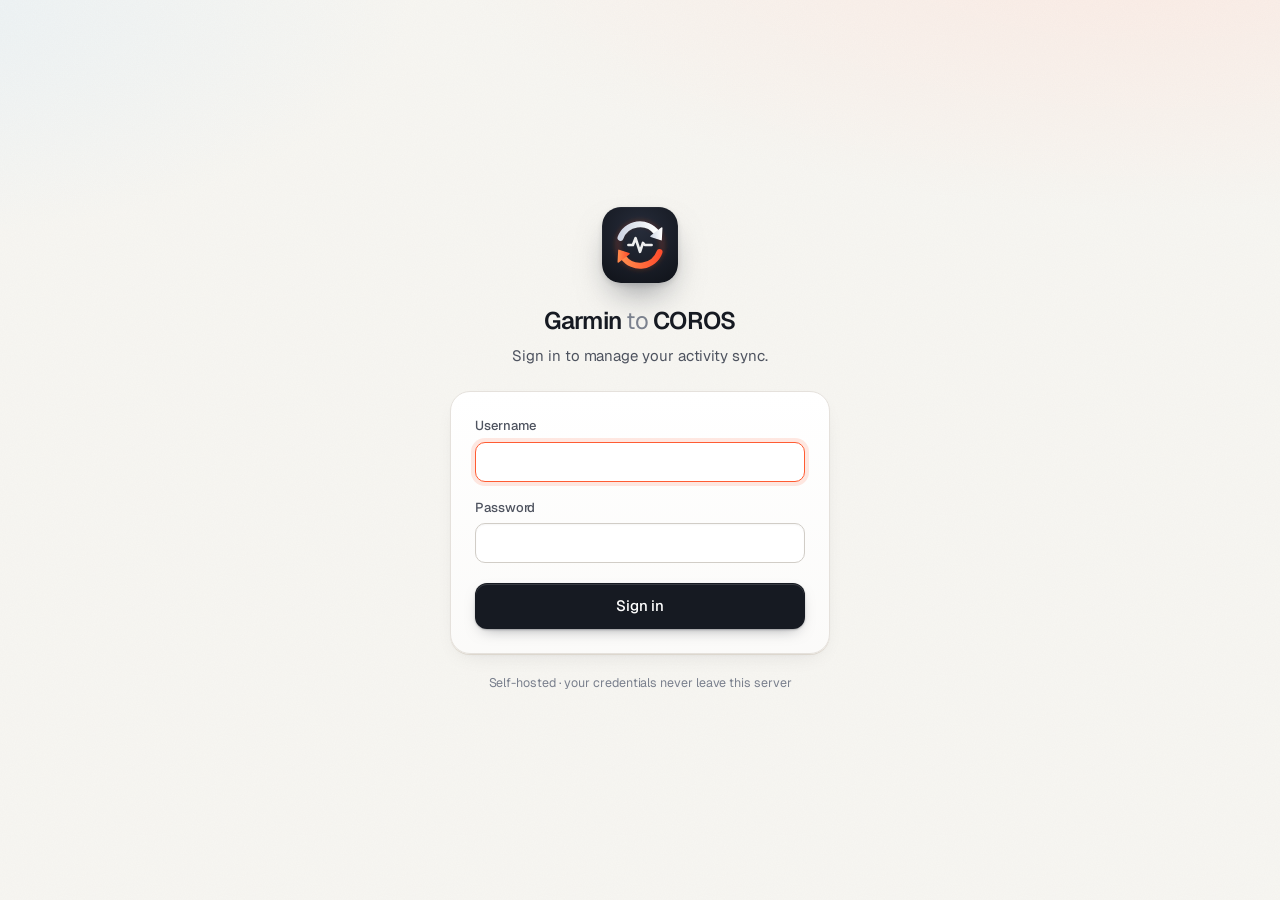
==== static/login.html @ 8166efce "Add username/password sign-in page and make the UI an installable PWA Auth - Replace HTTP basic auth" ====
<!doctype html>
<html lang="en">
<head>
  <meta charset="utf-8" />
  <meta name="viewport" content="width=device-width, initial-scale=1, viewport-fit=cover" />
  <title>Sign in · Garmin → COROS Sync</title>
  <meta name="robots" content="noindex" />
  <meta name="theme-color" content="#f7f5f1" />
  <link rel="manifest" href="/manifest.webmanifest" />
  <link rel="icon" href="/static/icons/icon.svg" type="image/svg+xml" />
  <link rel="icon" href="/static/icons/favicon-32.png" sizes="32x32" type="image/png" />
  <link rel="apple-touch-icon" href="/static/icons/apple-touch-icon.png" />
  <meta name="apple-mobile-web-app-capable" content="yes" />
  <meta name="apple-mobile-web-app-title" content="COROS Sync" />
  <meta name="apple-mobile-web-app-status-bar-style" content="default" />
  <link rel="preconnect" href="https://fonts.googleapis.com" />
  <link rel="preconnect" href="https://fonts.gstatic.com" crossorigin />
  <link href="https://fonts.googleapis.com/css2?family=Geist:wght@400;500;600;700&family=Geist+Mono:wght@400;500&display=swap" rel="stylesheet" />
  <link rel="stylesheet" href="/static/styles.css" />
</head>
<body class="login-body">
  <main class="login-wrap">
    <img class="login-icon" src="/static/icons/icon.svg" width="76" height="76" alt="" />
    <h1 class="login-title">Garmin <span class="muted">to</span> COROS</h1>
    <p class="login-sub">Sign in to manage your activity sync.</p>

    <form class="card login-card" id="login-form" autocomplete="on" novalidate>
      <div class="form-error" id="login-error" role="alert" hidden></div>
      <div class="field">
        <label for="username">Username</label>
        <input type="text" id="username" name="username" autocomplete="username" autocapitalize="none" spellcheck="false" required />
      </div>
      <div class="field">
        <label for="password">Password</label>
        <input type="password" id="password" name="password" autocomplete="current-password" required />
      </div>
      <button class="btn btn-primary btn-lg login-submit" id="login-submit" type="submit"><span>Sign in</span></button>
    </form>

    <p class="login-foot">Self-hosted · your credentials never leave this server</p>
  </main>

  <script src="/static/login.js"></script>
  <script src="/static/pwa.js"></script>
</body>
</html>
---- static/styles.css ----
/* ==========================================================================
   Garmin → COROS Sync — design system
   ========================================================================== */

:root {
  /* Palette (HSL) */
  --bg: hsl(40 23% 96%);
  --bg-grain: hsl(40 18% 92%);
  --surface: hsl(0 0% 100%);
  --surface-2: hsl(40 20% 98%);
  --ink: hsl(222 22% 11%);
  --ink-2: hsl(222 10% 34%);
  --ink-3: hsl(222 8% 52%);
  --line: hsl(35 14% 88%);
  --line-strong: hsl(35 10% 80%);

  --accent: hsl(12 100% 60%);        /* COROS-ish signal orange */
  --accent-ink: hsl(12 80% 42%);
  --accent-soft: hsl(14 100% 96%);
  --garmin: hsl(205 90% 42%);

  --ok: hsl(152 52% 36%);
  --ok-soft: hsl(150 50% 94%);
  --warn: hsl(36 92% 42%);
  --warn-soft: hsl(42 95% 93%);
  --bad: hsl(356 70% 50%);
  --bad-soft: hsl(356 90% 96%);
  --info: hsl(212 70% 46%);
  --info-soft: hsl(212 90% 96%);

  /* Type */
  --font: "Geist", ui-sans-serif, system-ui, -apple-system, "Segoe UI", sans-serif;
  --mono: "Geist Mono", ui-monospace, "SF Mono", Menlo, monospace;

  /* Shape & depth */
  --r-sm: 8px;
  --r: 14px;
  --r-lg: 20px;
  --shadow-1: 0 1px 0 hsl(35 20% 80% / 0.5), 0 1px 2px hsl(222 30% 10% / 0.04);
  --shadow-2: 0 1px 0 hsl(35 20% 80% / 0.6), 0 8px 24px -12px hsl(222 30% 10% / 0.14), 0 2px 6px -2px hsl(222 30% 10% / 0.05);
  --shadow-3: 0 24px 60px -20px hsl(222 40% 10% / 0.35), 0 4px 12px hsl(222 30% 10% / 0.08);

  --ease: cubic-bezier(0.2, 0.7, 0.2, 1);
  --t: 180ms var(--ease);
}

*, *::before, *::after { box-sizing: border-box; }
html { -webkit-text-size-adjust: 100%; }
body {
  margin: 0;
  font-family: var(--font);
  font-size: 15px;
  line-height: 1.5;
  letter-spacing: -0.005em;
  color: var(--ink);
  background:
    radial-gradient(1200px 500px at 90% -10%, hsl(14 100% 92% / 0.55), transparent 60%),
    radial-gradient(900px 400px at -10% 0%, hsl(205 70% 92% / 0.45), transparent 60%),
    var(--bg);
  background-attachment: fixed;
  -webkit-font-smoothing: antialiased;
  min-height: 100vh;
}
/* Subtle paper grain for texture */
body::before {
  content: "";
  position: fixed;
  inset: 0;
  pointer-events: none;
  opacity: 0.35;
  background-image: url("data:image/svg+xml,%3Csvg xmlns='http://www.w3.org/2000/svg' width='160' height='160'%3E%3Cfilter id='n'%3E%3CfeTurbulence type='fractalNoise' baseFrequency='.9' numOctaves='2' stitchTiles='stitch'/%3E%3CfeColorMatrix values='0 0 0 0 0.3 0 0 0 0 0.25 0 0 0 0 0.2 0 0 0 0.08 0'/%3E%3C/filter%3E%3Crect width='100%25' height='100%25' filter='url(%23n)'/%3E%3C/svg%3E");
  z-index: 0;
}
body > * { position: relative; z-index: 1; }

h1, h2, h3 { margin: 0; font-weight: 600; letter-spacing: -0.02em; }
h2 { font-size: 16px; }
p { margin: 0; }
button, input, select { font: inherit; color: inherit; }
.mono { font-family: var(--mono); font-feature-settings: "tnum"; letter-spacing: -0.01em; }
.muted { color: var(--ink-3); font-weight: 400; }
.sr-only { position: absolute; width: 1px; height: 1px; overflow: hidden; clip: rect(0 0 0 0); white-space: nowrap; }
[hidden] { display: none !important; }

.wrap { width: min(1120px, 100% - 40px); margin-inline: auto; }

/* ---------------------------------------------------------------- Top bar */
.topbar {
  position: sticky; top: 0; z-index: 20;
  backdrop-filter: saturate(1.4) blur(14px);
  background: hsl(40 23% 96% / 0.75);
  border-bottom: 1px solid hsl(35 14% 86% / 0.7);
}
.topbar-inner { display: flex; align-items: center; justify-content: space-between; height: 64px; }
.brand { display: inline-flex; align-items: center; gap: 12px; text-decoration: none; color: var(--ink); }
.brand-mark {
  display: inline-flex; align-items: center; gap: 4px;
  padding: 7px 9px; border-radius: 11px;
  background: var(--ink); color: hsl(0 0% 100% / 0.55);
  box-shadow: inset 0 1px 0 hsl(0 0% 100% / 0.12), var(--shadow-1);
}
.dot { width: 9px; height: 9px; border-radius: 50%; }
.dot-garmin { background: #fff; }
.dot-coros { background: var(--accent); box-shadow: 0 0 0 3px hsl(12 100% 60% / 0.18); }
.brand-text { font-weight: 600; font-size: 16px; letter-spacing: -0.02em; }

.conn-pills { display: flex; gap: 8px; }
.pill {
  display: inline-flex; align-items: center; gap: 8px;
  height: 32px; padding: 0 12px 0 10px;
  border: 1px solid var(--line); border-radius: 999px;
  background: var(--surface); box-shadow: var(--shadow-1);
  font-size: 13px; font-weight: 500; color: var(--ink-2);
  cursor: pointer; transition: transform var(--t), box-shadow var(--t), color var(--t);
}
.pill:hover { color: var(--ink); transform: translateY(-1px); box-shadow: var(--shadow-2); }
.led { width: 8px; height: 8px; border-radius: 50%; background: var(--line-strong); transition: background var(--t), box-shadow var(--t); }
.pill.is-ok .led { background: var(--ok); box-shadow: 0 0 0 3px hsl(152 52% 36% / 0.15); }
.pill.is-bad .led { background: var(--bad); box-shadow: 0 0 0 3px hsl(356 70% 50% / 0.15); }

/* ----------------------------------------------------------------- Layout */
.layout {
  display: grid;
  grid-template-columns: minmax(0, 1fr) 360px;
  gap: 24px;
  padding-block: 32px 64px;
  align-items: start;
}
.col-main, .col-side { display: grid; gap: 24px; min-width: 0; }
.col-side { position: sticky; top: 88px; }

/* ------------------------------------------------------------------ Cards */
.card {
  background: linear-gradient(180deg, var(--surface), var(--surface-2));
  border: 1px solid var(--line);
  border-radius: var(--r-lg);
  box-shadow: var(--shadow-2);
  padding: 22px;
}
.card-head { display: flex; align-items: flex-start; justify-content: space-between; gap: 16px; margin-bottom: 18px; }
.card-sub { color: var(--ink-3); font-size: 13.5px; margin-top: 3px; }
.eyebrow {
  font-size: 12px; font-weight: 500; text-transform: uppercase; letter-spacing: 0.08em;
  color: var(--ink-3); margin-bottom: 8px;
}

/* -------------------------------------------------------------- Sync card */
.sync-card { padding: 28px; overflow: hidden; }
.sync-head { display: flex; justify-content: space-between; gap: 24px; align-items: flex-end; flex-wrap: wrap; }
.sync-headline { font-size: clamp(24px, 3.2vw, 32px); line-height: 1.15; letter-spacing: -0.03em; font-weight: 600; max-width: 22ch; }
.sync-sub { color: var(--ink-2); margin-top: 8px; min-height: 1.5em; }
.sync-actions { display: flex; gap: 10px; align-items: center; }

.stats {
  display: grid; grid-template-columns: repeat(3, 1fr);
  margin: 26px -28px -28px; border-top: 1px solid var(--line);
  background: hsl(40 25% 97% / 0.8);
}
.stats > div { padding: 16px 28px; }
.stats > div + div { border-left: 1px solid var(--line); }
.stats dt { font-size: 12.5px; color: var(--ink-3); }
.stats dd { margin: 4px 0 0; font-weight: 600; font-size: 15px; letter-spacing: -0.01em; }

/* Progress */
.progress { margin-top: 24px; animation: rise 280ms var(--ease); }
.progress-meta { display: flex; justify-content: space-between; font-size: 13.5px; font-weight: 500; margin-bottom: 8px; }
.progress-track { height: 8px; background: hsl(35 20% 92%); border-radius: 999px; overflow: hidden; position: relative; }
.progress-bar {
  height: 100%; width: 0; border-radius: inherit;
  background: linear-gradient(90deg, var(--accent), hsl(24 100% 58%));
  transition: width 500ms var(--ease);
  position: relative;
}
.progress-bar::after {
  content: ""; position: absolute; inset: 0;
  background: linear-gradient(90deg, transparent, hsl(0 0% 100% / 0.45), transparent);
  animation: shimmer 1.4s linear infinite;
}
.progress.is-indeterminate .progress-bar { width: 30% !important; animation: slide 1.3s var(--ease) infinite; }
.progress-current { margin-top: 8px; font-size: 13px; color: var(--ink-3); min-height: 1.4em; white-space: nowrap; overflow: hidden; text-overflow: ellipsis; }

/* Onboarding */
.onboarding { margin-top: 22px; }
.steps { list-style: none; margin: 0; padding: 0; display: grid; gap: 8px; }
.steps li {
  display: grid; grid-template-columns: 28px 1fr auto; gap: 14px; align-items: center;
  padding: 12px 14px; border: 1px solid var(--line); border-radius: var(--r);
  background: var(--surface);
  transition: background var(--t), border-color var(--t);
}
.steps li div { display: grid; }
.steps li strong { font-weight: 600; font-size: 14.5px; }
.steps li span:not(.step-num) { font-size: 13px; color: var(--ink-3); }
.step-num {
  width: 28px; height: 28px; border-radius: 50%; display: grid; place-items: center;
  font-family: var(--mono); font-size: 12.5px; font-weight: 500;
  background: hsl(35 20% 93%); color: var(--ink-2);
}
.steps li.is-done { background: var(--ok-soft); border-color: hsl(150 40% 85%); }
.steps li.is-done .step-num { background: var(--ok); color: #fff; font-size: 0; }
.steps li.is-done .step-num::after { content: "✓"; font-size: 13px; }
.steps li.is-done .btn { display: none; }

/* ---------------------------------------------------------------- Buttons */
.btn {
  --h: 38px;
  display: inline-flex; align-items: center; justify-content: center; gap: 8px;
  height: var(--h); padding: 0 16px;
  border-radius: 10px; border: 1px solid transparent;
  font-weight: 500; font-size: 14px; letter-spacing: -0.01em;
  cursor: pointer; white-space: nowrap; user-select: none;
  transition: transform var(--t), background var(--t), box-shadow var(--t), color var(--t), border-color var(--t), opacity var(--t);
}
.btn:active:not(:disabled) { transform: translateY(1px) scale(0.99); }
.btn:disabled { opacity: 0.45; cursor: not-allowed; }
.btn:focus-visible, .pill:focus-visible, input:focus-visible, select:focus-visible, .run-row:focus-visible {
  outline: 2px solid hsl(12 100% 60% / 0.55); outline-offset: 2px;
}
.btn-lg { --h: 46px; padding: 0 22px; font-size: 15px; border-radius: 12px; }
.btn-sm { --h: 32px; padding: 0 12px; font-size: 13px; border-radius: 9px; }
.btn-block { width: 100%; margin-top: 12px; }

.btn-primary {
  background: var(--ink); color: #fff;
  box-shadow: inset 0 1px 0 hsl(0 0% 100% / 0.14), 0 1px 2px hsl(222 30% 10% / 0.25), 0 6px 16px -8px hsl(222 30% 10% / 0.5);
}
.btn-primary:hover:not(:disabled) { background: hsl(222 22% 18%); box-shadow: inset 0 1px 0 hsl(0 0% 100% / 0.14), 0 2px 4px hsl(222 30% 10% / 0.2), 0 10px 22px -10px hsl(222 30% 10% / 0.55); }
.btn-ghost { background: var(--surface); border-color: var(--line); color: var(--ink); box-shadow: var(--shadow-1); }
.btn-ghost:hover:not(:disabled) { border-color: var(--line-strong); background: hsl(40 20% 99%); }
.btn-text { background: transparent; color: var(--ink-2); padding-inline: 10px; }
.btn-text:hover:not(:disabled) { color: var(--ink); background: hsl(35 20% 93%); }
.btn-danger { color: var(--bad); }

.ico { width: 18px; height: 18px; fill: none; stroke: currentColor; stroke-width: 2; stroke-linecap: round; stroke-linejoin: round; }
.is-running .spin-on-run { animation: spin 0.9s linear infinite; }

/* ----------------------------------------------------------------- Inputs */
.field { display: grid; gap: 6px; margin-bottom: 16px; border: 0; padding: 0; min-width: 0; }
.field > label, .field > legend { font-size: 13px; font-weight: 500; color: var(--ink-2); padding: 0; margin-bottom: 0; }
fieldset.field legend { margin-bottom: 6px; }
input[type="email"], input[type="password"], input[type="text"], input[type="number"], input[type="time"], select {
  width: 100%; height: 40px; padding: 0 12px;
  border: 1px solid var(--line-strong); border-radius: 10px;
  background: var(--surface);
  box-shadow: inset 0 1px 2px hsl(222 30% 10% / 0.04);
  transition: border-color var(--t), box-shadow var(--t);
}
input:hover, select:hover { border-color: hsl(35 10% 72%); }
input:focus, select:focus { outline: none; border-color: var(--accent); box-shadow: 0 0 0 4px hsl(12 100% 60% / 0.14); }
.select-wrap { position: relative; display: block; }
.select-wrap select { appearance: none; padding-right: 34px; cursor: pointer; }
.select-wrap::after {
  content: ""; position: absolute; right: 13px; top: 50%; width: 7px; height: 7px; margin-top: -5px;
  border-right: 1.6px solid var(--ink-3); border-bottom: 1.6px solid var(--ink-3); transform: rotate(45deg); pointer-events: none;
}
.sync-actions .select-wrap select { height: 46px; border-radius: 12px; min-width: 150px; font-weight: 500; }
.input-suffix { display: flex; align-items: center; gap: 10px; }
.input-suffix input { width: 96px; font-family: var(--mono); }
.input-suffix span { color: var(--ink-3); font-size: 14px; }
.hint { font-size: 12.5px; color: var(--ink-3); }

/* Switch */
.switch { position: relative; display: inline-flex; cursor: pointer; flex-shrink: 0; }
.switch input { position: absolute; opacity: 0; inset: 0; cursor: pointer; }
.switch-track {
  width: 44px; height: 26px; border-radius: 999px; background: hsl(35 14% 84%);
  box-shadow: inset 0 1px 2px hsl(222 30% 10% / 0.12);
  transition: background var(--t); position: relative;
}
.switch-thumb {
  position: absolute; top: 3px; left: 3px; width: 20px; height: 20px; border-radius: 50%;
  background: #fff; box-shadow: 0 1px 3px hsl(222 30% 10% / 0.25);
  transition: transform 220ms var(--ease);
}
.switch input:checked + .switch-track { background: var(--ok); }
.switch input:checked + .switch-track .switch-thumb { transform: translateX(18px); }
.switch input:focus-visible + .switch-track { outline: 2px solid hsl(12 100% 60% / 0.55); outline-offset: 2px; }

/* Segmented */
.segmented {
  display: grid; grid-template-columns: 1fr 1fr; gap: 4px; padding: 4px;
  background: hsl(35 20% 93%); border-radius: 12px; margin-bottom: 18px;
}
.segmented label { position: relative; }
.segmented input { position: absolute; opacity: 0; inset: 0; cursor: pointer; }
.segmented span {
  display: grid; place-items: center; height: 34px; border-radius: 9px;
  font-size: 13.5px; font-weight: 500; color: var(--ink-2);
  transition: background var(--t), color var(--t), box-shadow var(--t);
}
.segmented input:checked + span { background: var(--surface); color: var(--ink); box-shadow: var(--shadow-1), 0 1px 3px hsl(222 30% 10% / 0.08); }
.segmented input:focus-visible + span { outline: 2px solid hsl(12 100% 60% / 0.55); }

.days { display: grid; grid-template-columns: repeat(7, 1fr); gap: 6px; }
.day { position: relative; }
.day input { position: absolute; opacity: 0; inset: 0; cursor: pointer; }
.day span {
  display: grid; place-items: center; height: 36px; border-radius: 9px;
  border: 1px solid var(--line-strong); background: var(--surface);
  font-size: 12.5px; font-weight: 500; color: var(--ink-3);
  transition: all var(--t);
}
.day input:checked + span { background: var(--ink); border-color: var(--ink); color: #fff; }
.day input:focus-visible + span { outline: 2px solid hsl(12 100% 60% / 0.55); outline-offset: 1px; }

.sched-form { transition: opacity var(--t); }
.sched-form.is-off { opacity: 0.55; }
.form-foot { display: flex; align-items: center; justify-content: flex-end; gap: 12px; margin-top: 4px; }

/* ------------------------------------------------------------ Connections */
.conns { list-style: none; margin: 0; padding: 0; display: grid; gap: 10px; }
.conn {
  display: grid; grid-template-columns: 38px 1fr auto; gap: 12px; align-items: center;
  padding: 12px; border: 1px solid var(--line); border-radius: var(--r); background: var(--surface);
}
.conn-logo {
  position: relative; flex: none;
  width: 38px; height: 38px; border-radius: 11px; display: grid; place-items: center;
  font-weight: 700; font-size: 16px; color: #fff;
  box-shadow: inset 0 1px 0 hsl(0 0% 100% / 0.2), var(--shadow-1);
}
.conn-logo.garmin { background: linear-gradient(160deg, hsl(205 90% 48%), hsl(212 90% 34%)); }
.conn-logo.coros { background: linear-gradient(160deg, hsl(222 18% 22%), hsl(222 22% 8%)); }
.conn-logo.coros::after { content: ""; width: 6px; height: 6px; border-radius: 50%; background: var(--accent); position: absolute; transform: translate(10px, -10px); }
.conn-body { display: grid; min-width: 0; }
.conn-body strong { font-size: 14px; font-weight: 600; }
.conn-detail { font-size: 12.5px; color: var(--ink-3); overflow: hidden; text-overflow: ellipsis; white-space: nowrap; }
.conn.is-ok .conn-detail::before { content: ""; display: inline-block; width: 6px; height: 6px; border-radius: 50%; background: var(--ok); margin-right: 6px; vertical-align: 1px; }
.conn-error { font-size: 12px; color: var(--bad); margin-top: 2px; }
.conn-actions { display: flex; flex-direction: column; align-items: flex-end; gap: 2px; }

.footnote { font-size: 12px; color: var(--ink-3); padding-inline: 6px; line-height: 1.55; }

/* ---------------------------------------------------------------- History */
.history-card { padding-bottom: 14px; }
.runs { list-style: none; margin: 0 -10px; padding: 0; }
.run { position: relative; border-radius: var(--r); transition: background var(--t); }
.run + .run::before {
  content: ""; position: absolute; top: 0; left: 10px; right: 10px; height: 1px; background: var(--line);
}
.run.is-open { background: hsl(40 25% 97%); }
.run.is-open::before, .run.is-open + .run::before { display: none; }
.run-row {
  width: 100%; display: grid; grid-template-columns: 34px minmax(0, 1fr) auto 18px; gap: 14px; align-items: center;
  padding: 14px 10px; background: none; border: 0; text-align: left; cursor: pointer; border-radius: var(--r);
}
.run-row:hover { background: hsl(40 25% 97%); }
.run-status {
  width: 34px; height: 34px; border-radius: 10px; display: grid; place-items: center;
}
.run-status svg { width: 17px; height: 17px; fill: none; stroke: currentColor; stroke-width: 2.2; stroke-linecap: round; stroke-linejoin: round; }
.st-success { background: var(--ok-soft); color: var(--ok); }
.st-partial { background: var(--warn-soft); color: var(--warn); }
.st-failed { background: var(--bad-soft); color: var(--bad); }
.st-running { background: var(--accent-soft); color: var(--accent-ink); }
.st-running svg { animation: spin 0.9s linear infinite; }
.run-main { min-width: 0; }
.run-title { display: flex; align-items: center; gap: 8px; font-weight: 600; font-size: 14.5px; }
.run-summary { font-size: 13px; color: var(--ink-3); margin-top: 1px; white-space: nowrap; overflow: hidden; text-overflow: ellipsis; }
.run-summary b { font-weight: 500; color: var(--ink-2); }
.run-summary .err { color: var(--bad); }
.run-meta { text-align: right; font-size: 12.5px; color: var(--ink-3); }
.run-meta .mono { display: block; color: var(--ink-2); font-size: 12.5px; }
.chev { width: 18px; height: 18px; fill: none; stroke: var(--ink-3); stroke-width: 2; transition: transform var(--t); }
.run.is-open .chev { transform: rotate(180deg); }

.tag {
  display: inline-flex; align-items: center; height: 20px; padding: 0 7px; border-radius: 6px;
  font-size: 11.5px; font-weight: 500; letter-spacing: 0;
  background: hsl(35 20% 92%); color: var(--ink-2);
}
.tag-scheduled { background: var(--info-soft); color: var(--info); }

.run-detail { padding: 0 10px 14px 58px; animation: rise 220ms var(--ease); }
.run-message { font-size: 13px; color: var(--ink-2); padding: 10px 12px; border-radius: 10px; background: var(--surface); border: 1px solid var(--line); margin-bottom: 10px; }
.run-message.is-bad { color: var(--bad); background: var(--bad-soft); border-color: hsl(356 70% 90%); }
.items { list-style: none; margin: 0; padding: 0; display: grid; gap: 6px; }
.item {
  display: grid; grid-template-columns: 32px minmax(0, 1fr) auto; gap: 12px; align-items: center;
  padding: 10px 12px; background: var(--surface); border: 1px solid var(--line); border-radius: 12px;
}
.item-ico { width: 32px; height: 32px; border-radius: 9px; display: grid; place-items: center; background: hsl(35 20% 94%); font-size: 15px; }
.item-name { font-weight: 500; font-size: 14px; white-space: nowrap; overflow: hidden; text-overflow: ellipsis; }
.item-meta { font-size: 12.5px; color: var(--ink-3); display: flex; gap: 10px; flex-wrap: wrap; }
.item-detail { font-size: 12.5px; color: var(--ink-3); margin-top: 2px; }
.item-detail.is-bad { color: var(--bad); }
.item-side { display: grid; justify-items: end; gap: 4px; }
.chip { display: inline-flex; align-items: center; gap: 5px; height: 22px; padding: 0 8px; border-radius: 999px; font-size: 12px; font-weight: 500; }
.chip::before { content: ""; width: 6px; height: 6px; border-radius: 50%; background: currentColor; }
.chip-uploaded { background: var(--ok-soft); color: var(--ok); }
.chip-pending { background: var(--info-soft); color: var(--info); }
.chip-skipped { background: hsl(35 20% 93%); color: var(--ink-3); }
.chip-failed { background: var(--bad-soft); color: var(--bad); }
.link-btn { background: none; border: 0; padding: 0; font-size: 12px; color: var(--ink-3); text-decoration: underline; text-underline-offset: 2px; cursor: pointer; }
.link-btn:hover { color: var(--ink); }
@media (hover: hover) {
  .link-btn.resync { opacity: 0; transition: opacity var(--t); }
  .item:hover .link-btn.resync, .link-btn.resync:focus-visible, .link-btn.resync:disabled { opacity: 1; }
}
.items-empty { font-size: 13px; color: var(--ink-3); padding: 4px 2px; }

.empty { display: grid; justify-items: center; gap: 10px; padding: 36px 12px 28px; color: var(--ink-3); font-size: 14px; text-align: center; }
.empty svg { width: 30px; height: 30px; fill: none; stroke: var(--line-strong); stroke-width: 1.8; stroke-linecap: round; }

/* ----------------------------------------------------------------- Dialog */
.dialog {
  width: min(420px, calc(100% - 32px)); padding: 0; border: 1px solid var(--line);
  border-radius: var(--r-lg); background: var(--surface); color: var(--ink); box-shadow: var(--shadow-3);
}
.dialog[open] { animation: pop 240ms var(--ease); }
.dialog::backdrop { background: hsl(222 30% 10% / 0.36); backdrop-filter: blur(3px); animation: fade 200ms var(--ease); }
.dialog-form { padding: 24px; }
.dialog-head { display: flex; gap: 14px; align-items: center; margin-bottom: 22px; }
.dialog-head h2 { font-size: 18px; }
.dialog-foot { display: flex; justify-content: flex-end; gap: 8px; margin-top: 8px; }
.form-error { font-size: 13px; color: var(--bad); background: var(--bad-soft); border-radius: 10px; padding: 10px 12px; margin-bottom: 12px; }
.btn.is-loading { position: relative; color: transparent !important; pointer-events: none; }
.btn.is-loading::after {
  content: ""; position: absolute; width: 16px; height: 16px; border-radius: 50%;
  border: 2px solid hsl(0 0% 100% / 0.35); border-top-color: #fff; animation: spin 0.7s linear infinite;
}

/* ----------------------------------------------------------------- Toasts */
.toasts { position: fixed; bottom: 20px; left: 50%; transform: translateX(-50%); display: grid; gap: 8px; z-index: 50; width: min(440px, calc(100% - 32px)); }
.toast {
  display: flex; gap: 10px; align-items: flex-start;
  padding: 12px 14px; border-radius: 12px; background: var(--ink); color: #fff;
  box-shadow: var(--shadow-3); font-size: 14px; animation: rise 260ms var(--ease);
}
.toast::before { content: ""; flex: none; width: 8px; height: 8px; border-radius: 50%; margin-top: 6px; background: var(--ok); }
.toast.is-bad::before { background: hsl(356 90% 65%); }
.toast.is-leaving { animation: sink 200ms var(--ease) forwards; }

/* ------------------------------------------------------- Brand icon / auth */
.brand-icon { display: block; width: 34px; height: 34px; border-radius: 9px; box-shadow: 0 6px 14px -6px hsl(222 40% 10% / 0.5); }
.topbar-actions { display: flex; align-items: center; gap: 8px; }
.pill-signout { padding: 0 12px; }
.pill-signout svg { width: 15px; height: 15px; fill: none; stroke: currentColor; stroke-width: 2; stroke-linecap: round; stroke-linejoin: round; }

.login-body { display: grid; place-items: center; padding: 32px 16px calc(32px + env(safe-area-inset-bottom)); }
.login-wrap { width: min(380px, 100%); display: grid; justify-items: center; text-align: center; animation: rise 360ms var(--ease); }
.login-icon { width: 76px; height: 76px; border-radius: 19px; margin-bottom: 20px; box-shadow: 0 18px 36px -14px hsl(222 40% 10% / 0.55), 0 2px 6px hsl(222 30% 10% / 0.12); }
.login-title { font-size: 24px; letter-spacing: -0.03em; }
.login-sub { color: var(--ink-2); margin: 6px 0 24px; }
.login-card { width: 100%; text-align: left; padding: 24px; }
.login-card .field:last-of-type { margin-bottom: 20px; }
.login-submit { width: 100%; }
.login-foot { margin-top: 20px; font-size: 12.5px; color: var(--ink-3); }
.is-shaking { animation: shake 360ms var(--ease); }
@keyframes shake { 20%, 60% { transform: translateX(-6px); } 40%, 80% { transform: translateX(6px); } }

/* ------------------------------------------------------------- Animations */
@keyframes spin { to { transform: rotate(360deg); } }
@keyframes rise { from { opacity: 0; transform: translateY(6px); } to { opacity: 1; transform: none; } }
@keyframes sink { to { opacity: 0; transform: translateY(6px); } }
@keyframes pop { from { opacity: 0; transform: translateY(8px) scale(0.98); } to { opacity: 1; transform: none; } }
@keyframes fade { from { opacity: 0; } }
@keyframes shimmer { from { transform: translateX(-100%); } to { transform: translateX(100%); } }
@keyframes slide { 0% { margin-left: -30%; } 100% { margin-left: 100%; } }

@media (prefers-reduced-motion: reduce) {
  *, *::before, *::after { animation-duration: 0.01ms !important; animation-iteration-count: 1 !important; transition-duration: 0.01ms !important; }
}

/* ------------------------------------------------------------- Responsive */
@media (max-width: 960px) {
  .layout { grid-template-columns: 1fr; }
  .col-side { position: static; grid-template-columns: 1fr 1fr; align-items: start; }
  .footnote { grid-column: 1 / -1; }
}
@media (max-width: 680px) {
  .wrap { width: calc(100% - 24px); }
  .layout { padding-block: 16px 48px; gap: 16px; }
  .col-main, .col-side { gap: 16px; }
  .col-side { grid-template-columns: 1fr; }
  .card { padding: 18px; }
  .sync-card { padding: 20px; }
  .sync-head { flex-direction: column; align-items: stretch; }
  .sync-actions { width: 100%; }
  .sync-actions .select-wrap { flex: 0 0 auto; }
  .sync-actions .select-wrap select { min-width: 0; width: 132px; }
  .sync-actions .btn { flex: 1; }
  .stats { grid-template-columns: 1fr; margin: 22px -20px -20px; }
  .stats > div { padding: 12px 20px; display: flex; justify-content: space-between; align-items: baseline; }
  .stats > div + div { border-left: 0; border-top: 1px solid var(--line); }
  .stats dd { margin: 0; }
  .brand-text { font-size: 15px; }
  .pill { padding: 0 10px 0 9px; }
  .pill-signout { padding: 0 9px; }
  .pill-signout span { display: none; }
  .run-row { grid-template-columns: 34px minmax(0, 1fr) 18px; }
  .run-meta { display: none; }
  .run-detail { padding-left: 10px; }
  .item { grid-template-columns: 32px minmax(0, 1fr); }
  .item-side { grid-column: 2; justify-items: start; grid-auto-flow: column; justify-content: start; align-items: center; gap: 10px; }
}
@media (max-width: 440px) {
  /* Make room for Sign out next to the connection pills: the icon alone carries the brand. */
  .topbar-inner:has(#sign-out:not([hidden])) .brand-text { display: none; }
}
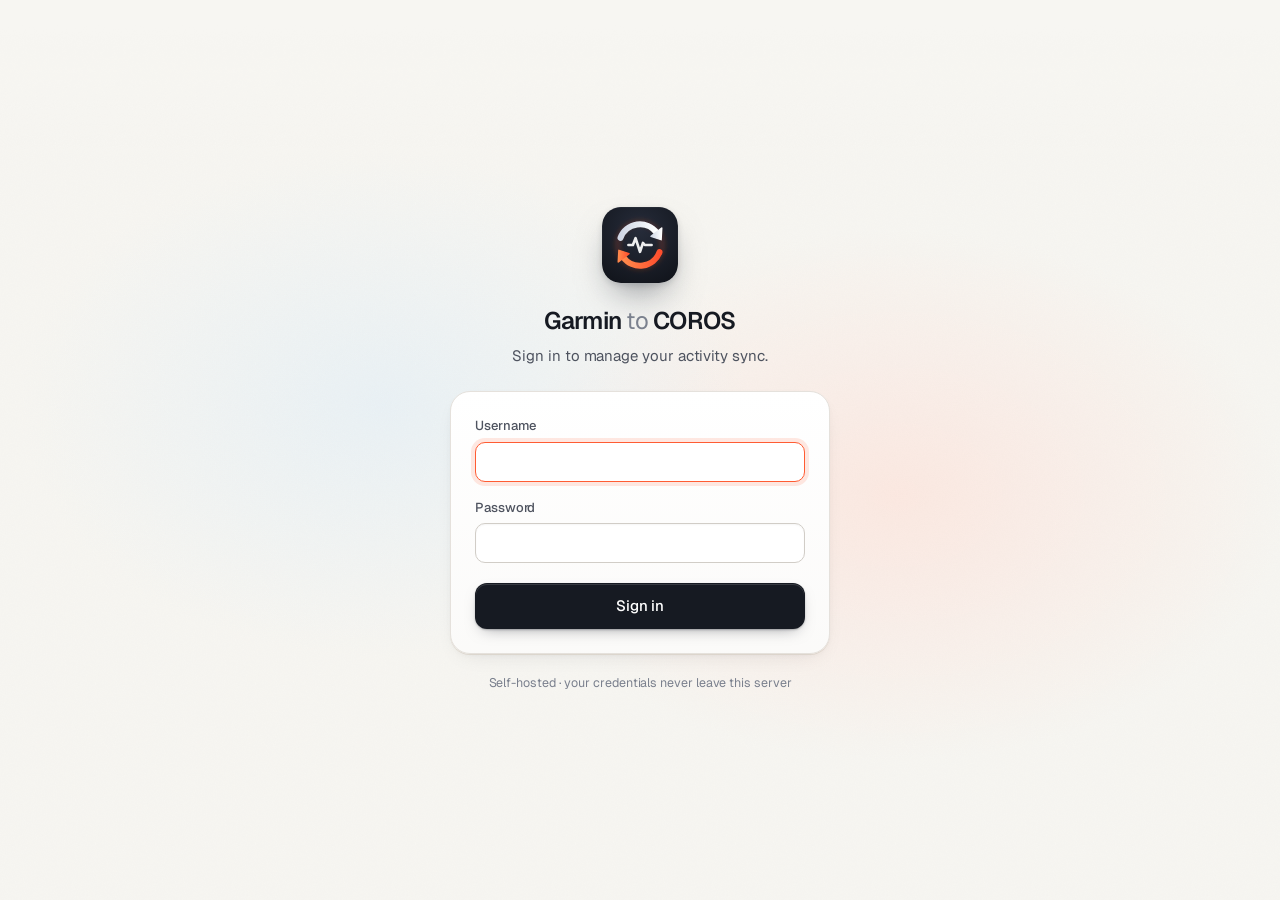
==== commit ce8187fa: "Polish for iOS 26 Safari and Home Screen web app - Fix the gradient/blurred bar at the top: Safari 2" ====
--- a/static/login.html
+++ b/static/login.html
@@ -5,11 +5,15 @@
   <meta name="viewport" content="width=device-width, initial-scale=1, viewport-fit=cover" />
   <title>Sign in · Garmin → COROS Sync</title>
   <meta name="robots" content="noindex" />
-  <meta name="theme-color" content="#f7f5f1" />
+  <!-- Solid colours matching the opaque header/page: iOS Safari tints its bars from these. -->
+  <meta name="theme-color" content="#f7f6f2" />
+  <meta name="color-scheme" content="light" />
+  <meta name="format-detection" content="telephone=no" />
   <link rel="manifest" href="/manifest.webmanifest" />
   <link rel="icon" href="/static/icons/icon.svg" type="image/svg+xml" />
   <link rel="icon" href="/static/icons/favicon-32.png" sizes="32x32" type="image/png" />
   <link rel="apple-touch-icon" href="/static/icons/apple-touch-icon.png" />
+  <meta name="mobile-web-app-capable" content="yes" />
   <meta name="apple-mobile-web-app-capable" content="yes" />
   <meta name="apple-mobile-web-app-title" content="COROS Sync" />
   <meta name="apple-mobile-web-app-status-bar-style" content="default" />
--- a/static/styles.css
+++ b/static/styles.css
@@ -4,7 +4,7 @@
 
 :root {
   /* Palette (HSL) */
-  --bg: hsl(40 23% 96%);
+  --bg: #f7f6f2;                     /* hsl(40 23% 96%); keep in sync with theme-color + manifest */
   --bg-grain: hsl(40 18% 92%);
   --surface: hsl(0 0% 100%);
   --surface-2: hsl(40 20% 98%);
@@ -45,33 +45,51 @@
 }
 
 *, *::before, *::after { box-sizing: border-box; }
-html { -webkit-text-size-adjust: 100%; }
+html {
+  -webkit-text-size-adjust: 100%;
+  /* Solid colour: iOS Safari samples it to tint its toolbars and the overscroll area.
+     Gradients or translucency here make Safari fall back to a blurred gradient bar. */
+  background-color: var(--bg);
+  color-scheme: light;
+  -webkit-tap-highlight-color: transparent;
+}
 body {
   margin: 0;
+  position: relative;
   font-family: var(--font);
   font-size: 15px;
   line-height: 1.5;
   letter-spacing: -0.005em;
   color: var(--ink);
+  background-color: var(--bg);
+  -webkit-font-smoothing: antialiased;
+  min-height: 100vh;
+  min-height: 100dvh;
+  /* viewport-fit=cover: keep content clear of the notch / Dynamic Island in landscape. */
+  padding-left: env(safe-area-inset-left);
+  padding-right: env(safe-area-inset-right);
+}
+/* Decorative glows + paper grain. Absolutely positioned (scrolling with the page) rather
+   than fixed, so no full-viewport fixed layer sits against the top edge. */
+body::before, body::after {
+  content: "";
+  position: absolute;
+  inset: 0;
+  pointer-events: none;
+  z-index: 0;
+}
+body::before {
   background:
     radial-gradient(1200px 500px at 90% -10%, hsl(14 100% 92% / 0.55), transparent 60%),
-    radial-gradient(900px 400px at -10% 0%, hsl(205 70% 92% / 0.45), transparent 60%),
-    var(--bg);
-  background-attachment: fixed;
-  -webkit-font-smoothing: antialiased;
-  min-height: 100vh;
-}
-/* Subtle paper grain for texture */
-body::before {
-  content: "";
-  position: fixed;
-  inset: 0;
-  pointer-events: none;
+    radial-gradient(900px 400px at -10% 0%, hsl(205 70% 92% / 0.45), transparent 60%);
+  background-repeat: no-repeat;
+}
+body::after {
   opacity: 0.35;
   background-image: url("data:image/svg+xml,%3Csvg xmlns='http://www.w3.org/2000/svg' width='160' height='160'%3E%3Cfilter id='n'%3E%3CfeTurbulence type='fractalNoise' baseFrequency='.9' numOctaves='2' stitchTiles='stitch'/%3E%3CfeColorMatrix values='0 0 0 0 0.3 0 0 0 0 0.25 0 0 0 0 0.2 0 0 0 0.08 0'/%3E%3C/filter%3E%3Crect width='100%25' height='100%25' filter='url(%23n)'/%3E%3C/svg%3E");
-  z-index: 0;
 }
 body > * { position: relative; z-index: 1; }
+button, a, label, select, summary { touch-action: manipulation; }
 
 h1, h2, h3 { margin: 0; font-weight: 600; letter-spacing: -0.02em; }
 h2 { font-size: 16px; }
@@ -87,9 +105,11 @@
 /* ---------------------------------------------------------------- Top bar */
 .topbar {
   position: sticky; top: 0; z-index: 20;
-  backdrop-filter: saturate(1.4) blur(14px);
-  background: hsl(40 23% 96% / 0.75);
-  border-bottom: 1px solid hsl(35 14% 86% / 0.7);
+  /* Opaque, same colour as the page and theme-color: Safari picks it up as its bar tint.
+     (No backdrop-filter / alpha — those trigger iOS's gradient fallback.) */
+  background-color: var(--bg);
+  border-bottom: 1px solid var(--line);
+  padding-top: env(safe-area-inset-top);
 }
 .topbar-inner { display: flex; align-items: center; justify-content: space-between; height: 64px; }
 .brand { display: inline-flex; align-items: center; gap: 12px; text-decoration: none; color: var(--ink); }
@@ -127,7 +147,7 @@
   align-items: start;
 }
 .col-main, .col-side { display: grid; gap: 24px; min-width: 0; }
-.col-side { position: sticky; top: 88px; }
+.col-side { position: sticky; top: calc(88px + env(safe-area-inset-top)); }
 
 /* ------------------------------------------------------------------ Cards */
 .card {
@@ -421,7 +441,7 @@
 }
 
 /* ----------------------------------------------------------------- Toasts */
-.toasts { position: fixed; bottom: 20px; left: 50%; transform: translateX(-50%); display: grid; gap: 8px; z-index: 50; width: min(440px, calc(100% - 32px)); }
+.toasts { position: fixed; bottom: calc(20px + env(safe-area-inset-bottom)); left: 50%; transform: translateX(-50%); display: grid; gap: 8px; z-index: 50; width: min(440px, calc(100% - 32px)); }
 .toast {
   display: flex; gap: 10px; align-items: flex-start;
   padding: 12px 14px; border-radius: 12px; background: var(--ink); color: #fff;
@@ -437,7 +457,17 @@
 .pill-signout { padding: 0 12px; }
 .pill-signout svg { width: 15px; height: 15px; fill: none; stroke: currentColor; stroke-width: 2; stroke-linecap: round; stroke-linejoin: round; }
 
-.login-body { display: grid; place-items: center; padding: 32px 16px calc(32px + env(safe-area-inset-bottom)); }
+.login-body { display: grid; place-items: center; padding: calc(32px + env(safe-area-inset-top)) calc(16px + env(safe-area-inset-right)) calc(32px + env(safe-area-inset-bottom)) calc(16px + env(safe-area-inset-left)); }
+/* No header here, so keep the top edge flat (iOS samples it for the status/tool bar tint). */
+.login-body::before {
+  background:
+    radial-gradient(520px 360px at 30% 45%, hsl(205 70% 92% / 0.5), transparent 70%),
+    radial-gradient(560px 380px at 70% 55%, hsl(14 100% 92% / 0.6), transparent 70%);
+}
+.login-body::after {
+  -webkit-mask-image: linear-gradient(transparent, #000 160px);
+  mask-image: linear-gradient(transparent, #000 160px);
+}
 .login-wrap { width: min(380px, 100%); display: grid; justify-items: center; text-align: center; animation: rise 360ms var(--ease); }
 .login-icon { width: 76px; height: 76px; border-radius: 19px; margin-bottom: 20px; box-shadow: 0 18px 36px -14px hsl(222 40% 10% / 0.55), 0 2px 6px hsl(222 30% 10% / 0.12); }
 .login-title { font-size: 24px; letter-spacing: -0.03em; }
@@ -498,3 +528,16 @@
   /* Make room for Sign out next to the connection pills: the icon alone carries the brand. */
   .topbar-inner:has(#sign-out:not([hidden])) .brand-text { display: none; }
 }
+
+/* ------------------------------------------------------------ iOS / touch */
+/* Keep the last content clear of the home indicator and Safari's floating toolbar. */
+.layout { padding-bottom: calc(64px + env(safe-area-inset-bottom)); }
+@media (max-width: 680px) {
+  .layout { padding-bottom: calc(48px + env(safe-area-inset-bottom)); }
+}
+/* Dialogs must fit the visible viewport (dvh shrinks as Safari's toolbars / keyboard appear). */
+.dialog { max-height: calc(100dvh - 32px - env(safe-area-inset-top) - env(safe-area-inset-bottom)); overflow: auto; overscroll-behavior: contain; }
+@media (pointer: coarse) {
+  /* iOS zooms the whole page when focusing a field whose text is smaller than 16px. */
+  input, select, textarea { font-size: 16px; }
+}
